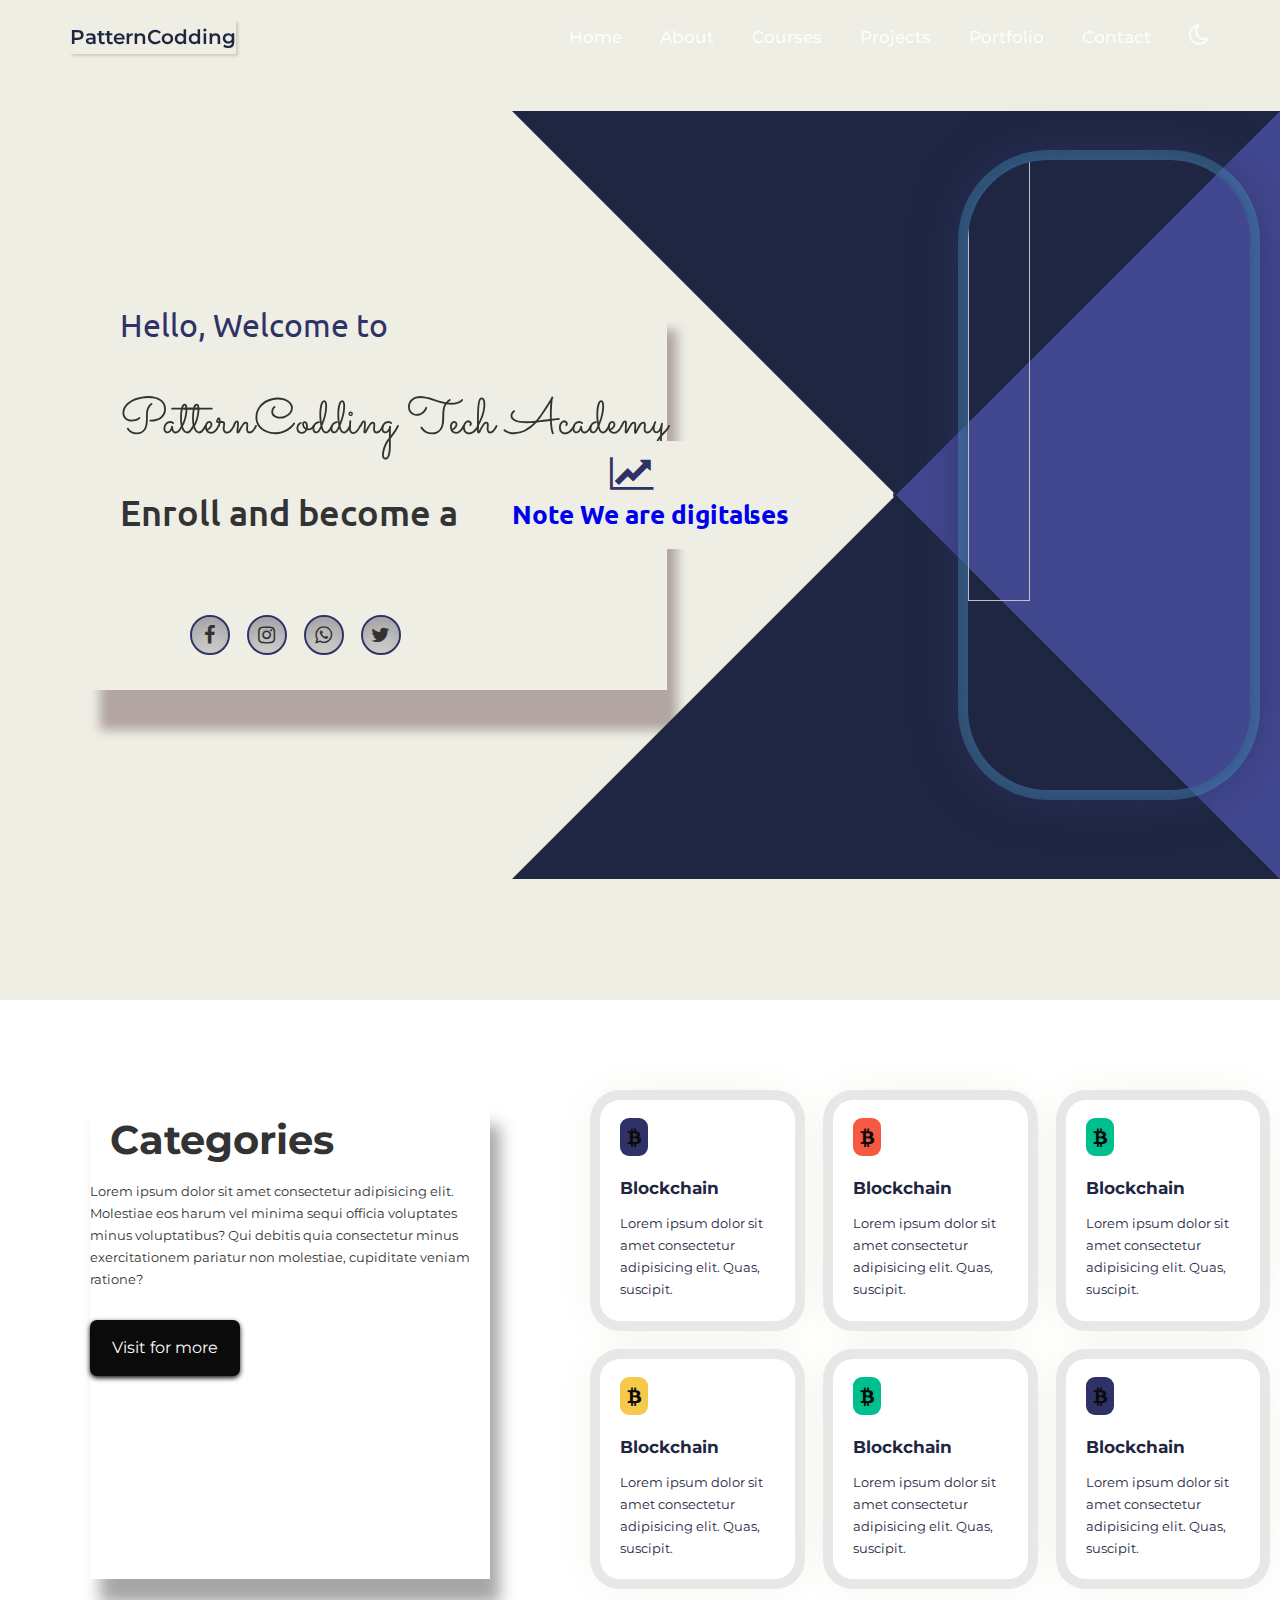
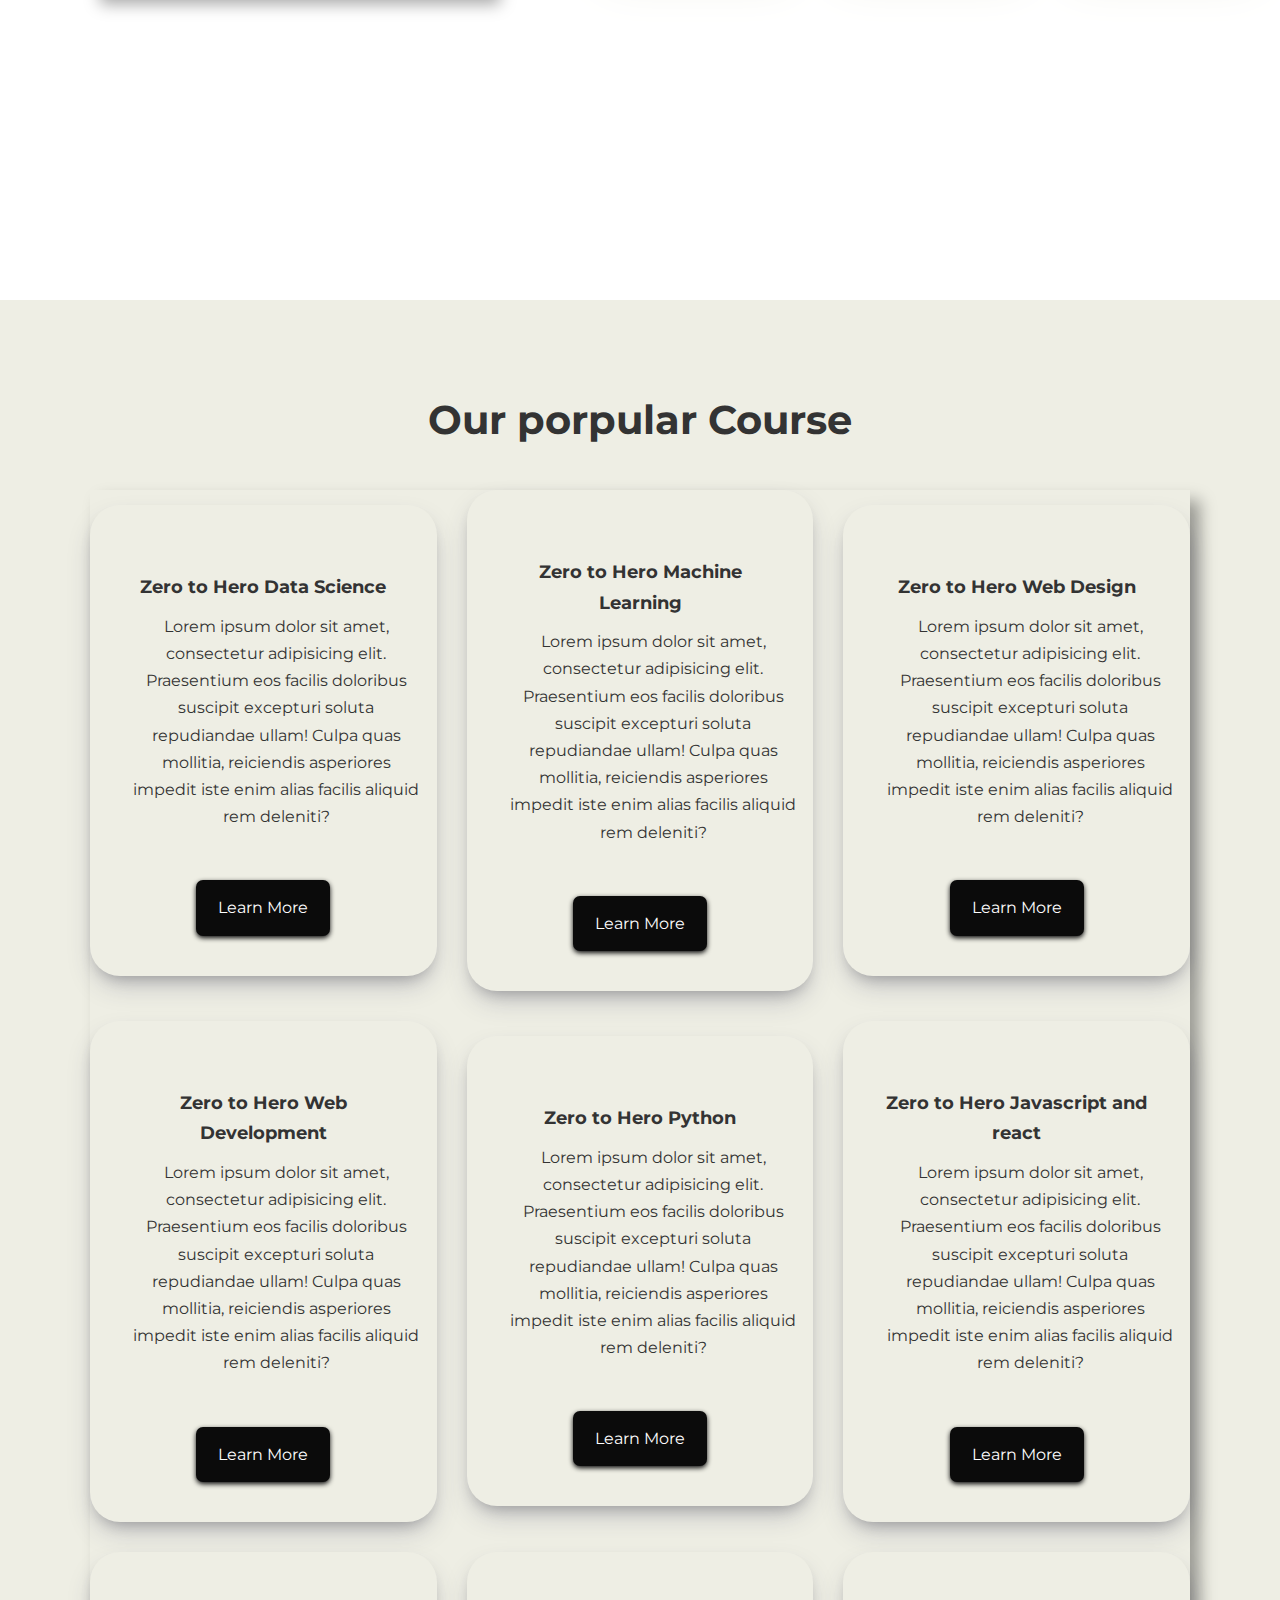
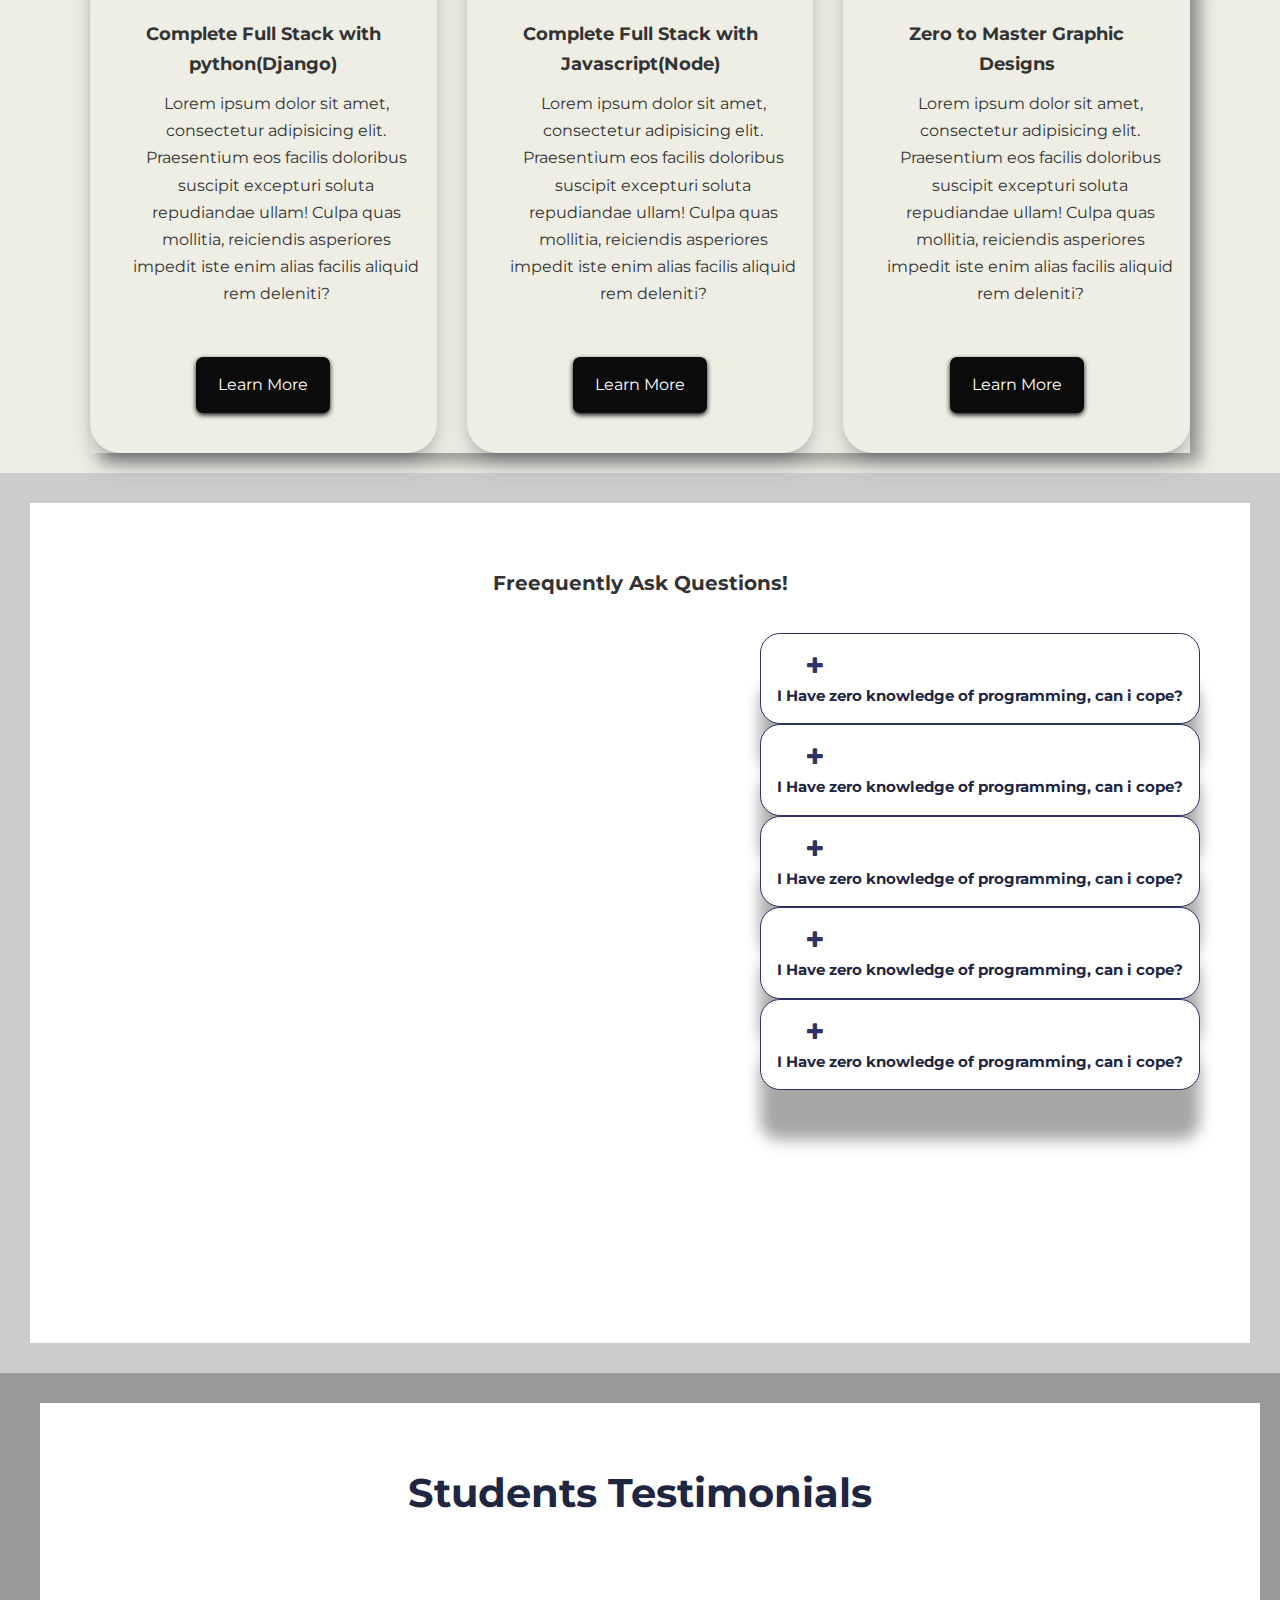
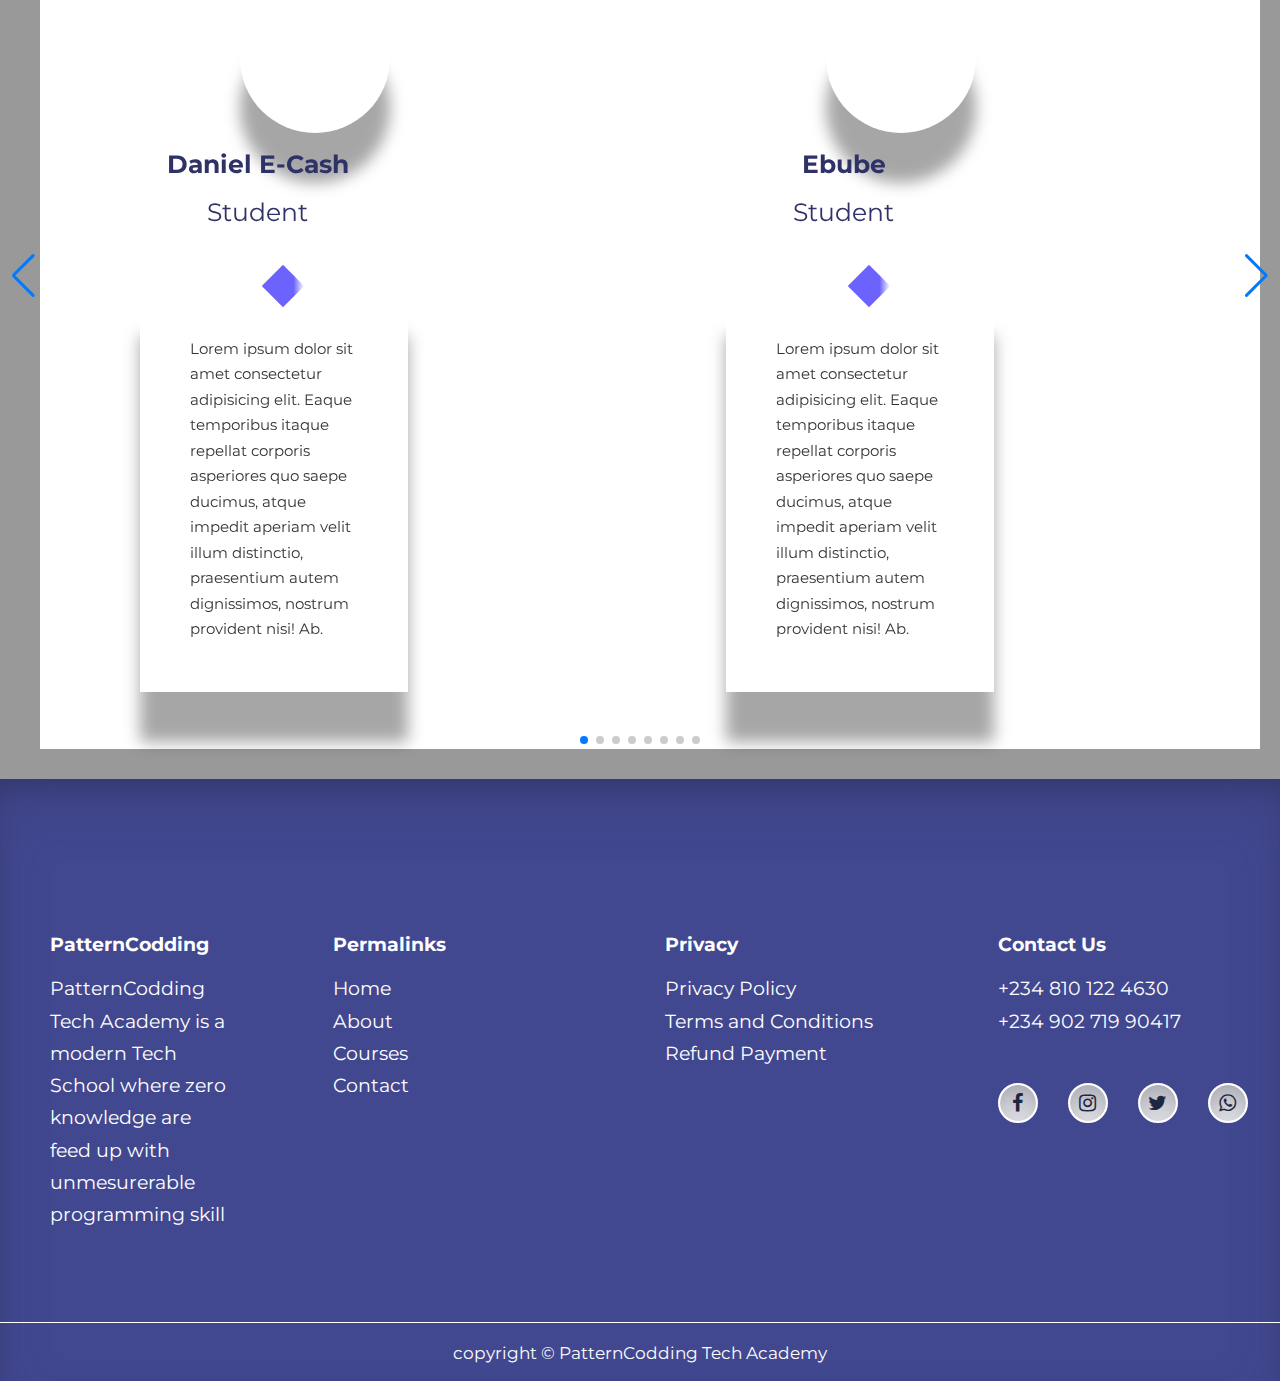
==== index.html @ 3a215535 "Add files via upload" ====
<!DOCTYPE html>
<html lang="en">
<head>
    <meta charset="UTF-8">
    <meta http-equiv="X-UA-Compatible" content="IE=edge">
    <meta name="viewport" content="width=device-width, initial-scale=1.0">
    <title>Portfolio Two</title>
    <link rel="stylesheet" href="styles.css">
     <!-- swipper js -->
     <link rel="stylesheet" href="https://cdn.jsdelivr.net/npm/swiper@9/swiper-bundle.min.css"/>
     <!-- fonts -->
     <link rel="preconnect" href="https://fonts.googleapis.com">
    <link rel="preconnect" href="https://fonts.gstatic.com" crossorigin>
    <link href="https://fonts.googleapis.com/css2?family=Montserrat:ital,wght@0,300;0,400;0,500;0,600;0,700;0,800;0,900;1,300;1,400;1,500;1,600;1,700;1,800;1,900&display=swap" rel="stylesheet">
    
    <!-- font-icons -->
    <link rel="stylesheet" href="https://cdnjs.cloudflare.com/ajax/libs/font-awesome/4.7.0/css/font-awesome.min.css">

</head>
<body>
    <header class="header header-container">
        <a href="index.html" class="logo">PatternCodding</a>

        <i class="fa fa-bars" id="menu-icon"></i>
        <i class='fa fa-close' id="menu-close"></i>

    <nav class="navbar nav-menu">
        <div class="container nav-container">

        <a href="index.html" class="active">Home</a>
        <a href="about.html">About</a>
        <a href="courses.html">Courses</a>
        <a href="projects.html">Projects</a>
        <a href="/portfolio/index.html">Portfolio</a>
        <a href="contact.html">Contact</a>

        <i class="fa fa-moon-o" id="darkMode-icon"></i>
        <!-- <button class="open-menu-btn"><i class="fa fa-bars" id="menu-open"></i></button>
        <button class="close-menu-btn"><i class='fa fa-close' id="menu-close"></i></button> -->
    </div>
    </nav>
</header>

<!-- home section -->
<section class="home" id="home">
    <div class="home-content">
        <h3>Hello, Welcome to</h3>
        <h1>PatternCodding Tech Academy</h1> <br>
        <h4>Enroll and become a</h4> <br>
        <h3 class="multiple-text"></h3>

        <div class="social-media">
            <a href="#"><i class="fa fa-facebook"></i></a>
            <a href="#"><i class="fa fa-instagram"></i></a>
            <a href="#"><i class="fa fa-whatsapp"></i></a>
            <a href="#"><i class="fa fa-twitter"></i></a>
        </div>
    </div>

    <div class="prof-container">
        <div class="prof-box">
            <div class="prof" style="--i:0;">
                <i class="fa fa-code"></i>
                <h3><a href="courses.html">Check our our Courses</a></h3>
            </div>
            <div class="prof" style="--i:1;">
                <i class="fa fa-database"></i>
                <h3><a href="courses.html">Visit our our Projects</a></h3>
            </div>
            <div class="prof" style="--i:2;">
                <i class="fa fa-database"></i>
                <h3><a href="courses.html">Visit my Portfolio</a></h3>
            </div>
           
            <div class="prof" style="--i:3;">
                <i class="fa fa-graduation-cap"></i>
                <h3><a href="#testimonial.html">See The Testimonils</a></h3>
            </div>
            <div class="prof" style="--i:4;" id="proff">
                <i class="fa fa-line-chart"></i>
                <h3><a href="#">Note We are digital</a></h3>
            </div>

            <div class="circle"></div>
        </div>
        <!-- 
            commenting both the image and the overlay after screating everythng else
         -->

        <div class="overlay"></div>
    </div>

    <div class="home-image">
        <img src="../images/teaching-edited.png" alt="">
    </div>
</section>

<!-- category section -->

<section class="categories">
    <div class="container categories-container">
        <div class="categories-left">
            <h1>Categories</h1>
            <p>Lorem ipsum dolor sit amet consectetur adipisicing elit. 
            Molestiae eos harum vel minima sequi officia voluptates minus voluptatibus? 
          Qui debitis quia consectetur minus exercitationem pariatur non molestiae, 
          cupiditate veniam ratione?</p>
          <a href="#" class="btn">Visit for more</a>
        </div>


        <div class="categries-right">
            <article class="category">
                <span class="category-icon"><i class="fa fa-bitcoin"></i></span>
                <h5>Blockchain</h5>
                <p>Lorem ipsum dolor sit amet consectetur adipisicing elit. Quas, suscipit.</p>
            </article>
            <article class="category">
                <span class="category-icon"><i class="fa fa-bitcoin"></i></span>
                <h5>Blockchain</h5>
                <p>Lorem ipsum dolor sit amet consectetur adipisicing elit. Quas, suscipit.</p>
            </article>
            <article class="category">
                <span class="category-icon"><i class="fa fa-bitcoin"></i></span>
                <h5>Blockchain</h5>
                <p>Lorem ipsum dolor sit amet consectetur adipisicing elit. Quas, suscipit.</p>
            </article>
            <article class="category">
                <span class="category-icon"><i class="fa fa-bitcoin"></i></span>
                <h5>Blockchain</h5>
                <p>Lorem ipsum dolor sit amet consectetur adipisicing elit. Quas, suscipit.</p>
            </article>
            <article class="category">
                <span class="category-icon"><i class="fa fa-bitcoin"></i></span>
                <h5>Blockchain</h5>
                <p>Lorem ipsum dolor sit amet consectetur adipisicing elit. Quas, suscipit.</p>
            </article>
            <article class="category">
                <span class="category-icon"><i class="fa fa-bitcoin"></i></span>
                <h5>Blockchain</h5>
                <p>Lorem ipsum dolor sit amet consectetur adipisicing elit. Quas, suscipit.</p>
            </article>

        </div>
    </div>
</section>

<!-- courses section -->
<section class="services courses" id="services">
    <h1>Our porpular Course</h1>
    <div class="services-content container courses-container">
        <article class="services-box">
            <div class="course-image">
                <img src="images/data (1).jpg" alt="">
            </div>
           <div class="courses-info">
            <h4>Zero to Hero Data Science</h4>
            <p>Lorem ipsum dolor sit amet, consectetur adipisicing elit. Praesentium eos 
            facilis doloribus suscipit excepturi soluta repudiandae ullam! Culpa quas 
            mollitia, reiciendis asperiores impedit iste enim alias facilis aliquid rem deleniti?
        </p>
           </div>
        <a href="courses.html" class="btn btn-primary">Learn More</a>
        </article>
        <article class="services-box">
            <div class="course-image">
                <img src="images/ai1.jpg" alt="">
            </div>
           <div class="courses-info">
            <h4>Zero to Hero Machine Learning</h4>
            <p>Lorem ipsum dolor sit amet, consectetur adipisicing elit. Praesentium eos 
            facilis doloribus suscipit excepturi soluta repudiandae ullam! Culpa quas 
            mollitia, reiciendis asperiores impedit iste enim alias facilis aliquid rem deleniti?
        </p>
           </div>
        <a href="courses.html" class="btn btn-primary">Learn More</a>
        </article>
        <article class="services-box">
            <div class="course-image">
                <img src="images/design1.jpg" alt="">
            </div>
           <div class="courses-info">
            <h4>Zero to Hero Web Design</h4>
            <p>Lorem ipsum dolor sit amet, consectetur adipisicing elit. Praesentium eos 
            facilis doloribus suscipit excepturi soluta repudiandae ullam! Culpa quas 
            mollitia, reiciendis asperiores impedit iste enim alias facilis aliquid rem deleniti?
        </p>
           </div>
        <a href="courses.html" class="btn btn-primary">Learn More</a>
        </article>
        <article class="services-box">
            <div class="course-image">
                <img src="images/teach1.jpg" alt="">
            </div>
           <div class="courses-info">
            <h4>Zero to Hero Web Development</h4>
            <p>Lorem ipsum dolor sit amet, consectetur adipisicing elit. Praesentium eos 
            facilis doloribus suscipit excepturi soluta repudiandae ullam! Culpa quas 
            mollitia, reiciendis asperiores impedit iste enim alias facilis aliquid rem deleniti?
        </p>
           </div>
        <a href="courses.html" class="btn btn-primary">Learn More</a>
        </article>
        <article class="services-box">
            <div class="course-image">
                <img src="images/python.jpg" alt="">
            </div>
           <div class="courses-info">
            <h4>Zero to Hero Python</h4>
            <p>Lorem ipsum dolor sit amet, consectetur adipisicing elit. Praesentium eos 
            facilis doloribus suscipit excepturi soluta repudiandae ullam! Culpa quas 
            mollitia, reiciendis asperiores impedit iste enim alias facilis aliquid rem deleniti?
        </p>
           </div>
        <a href="courses.html" class="btn btn-primary">Learn More</a>
        </article>
        <article class="services-box">
            <div class="course-image">
                <img src="images/js-react.jpg" alt="">
            </div>
           <div class="courses-info">
            <h4>Zero to Hero Javascript and react</h4>
            <p>Lorem ipsum dolor sit amet, consectetur adipisicing elit. Praesentium eos 
            facilis doloribus suscipit excepturi soluta repudiandae ullam! Culpa quas 
            mollitia, reiciendis asperiores impedit iste enim alias facilis aliquid rem deleniti?
        </p>
           </div>
        <a href="courses.html" class="btn btn-primary">Learn More</a>
        </article>
        <article class="services-box">
            <div class="course-image">
                <img src="images/python-web.jpg" alt="">
            </div>
           <div class="courses-info">
            <h4>Complete Full Stack with python(Django)</h4>
            <p>Lorem ipsum dolor sit amet, consectetur adipisicing elit. Praesentium eos 
            facilis doloribus suscipit excepturi soluta repudiandae ullam! Culpa quas 
            mollitia, reiciendis asperiores impedit iste enim alias facilis aliquid rem deleniti?
        </p>
           </div>
        <a href="courses.html" class="btn btn-primary">Learn More</a>
        </article>
        <article class="services-box">
            <div class="course-image">
                <img src="images/full-sstack.jpg" alt="">
            </div>
           <div class="courses-info">
            <h4>Complete Full Stack with Javascript(Node)</h4>
            <p>Lorem ipsum dolor sit amet, consectetur adipisicing elit. Praesentium eos 
            facilis doloribus suscipit excepturi soluta repudiandae ullam! Culpa quas 
            mollitia, reiciendis asperiores impedit iste enim alias facilis aliquid rem deleniti?
        </p>
           </div>
        <a href="courses.html" class="btn btn-primary">Learn More</a>
        </article>
        <article class="services-box">
            <div class="course-image">
                <img src="images/pro3.jpg" alt="">
            </div>
           <div class="courses-info">
            <h4>Zero to Master Graphic Designs</h4>
            <p>Lorem ipsum dolor sit amet, consectetur adipisicing elit. Praesentium eos 
            facilis doloribus suscipit excepturi soluta repudiandae ullam! Culpa quas 
            mollitia, reiciendis asperiores impedit iste enim alias facilis aliquid rem deleniti?
        </p>
           </div>
        <a href="courses.html" class="btn btn-primary">Learn More</a>
        </article>
     </div>
</section>


 <!-- Freequently ask queations -->

 <section class="faqs">
    <h1>Freequently Ask Questions!</h1>
    <div class="container faq-cotainer">

        <div class="left-image">
            <div class="image-faq">
                <img src="images/teach3.jpg" alt="">
            </div>
        </div>

        <div class="faq-right">

            <article class="faq">
                <span class="faq-icon"><i class="fa fa-plus"></i></span>
                <h4>I Have zero knowledge of programming, can i cope?</h4>
                <p>Lorem ipsum dolor sit amet, consectetur adipisicing elit.
                    Optio quidem ut commodi. Eaque sit reprehenderit deleniti atque dolor 
                    suscipit non? Temporibus dolor, voluptas ut minima quibusdam neque? Velit,
                     aliquid modi!</p>
            </article>
            <article class="faq">
                <span class="faq-icon"><i class="fa fa-plus"></i></span>
                <h4>I Have zero knowledge of programming, can i cope?</h4>
                <p>Lorem ipsum dolor sit amet, consectetur adipisicing elit.
                    Optio quidem ut commodi. Eaque sit reprehenderit deleniti atque dolor 
                    suscipit non? Temporibus dolor, voluptas ut minima quibusdam neque? Velit,
                     aliquid modi!</p>
            </article>
            <article class="faq">
                <span class="faq-icon"><i class="fa fa-plus"></i></span>
                <h4>I Have zero knowledge of programming, can i cope?</h4>
                <p>Lorem ipsum dolor sit amet, consectetur adipisicing elit.
                    Optio quidem ut commodi. Eaque sit reprehenderit deleniti atque dolor 
                    suscipit non? Temporibus dolor, voluptas ut minima quibusdam neque? Velit,
                     aliquid modi!</p>
            </article>
            <article class="faq">
                <span class="faq-icon"><i class="fa fa-plus"></i></span>
                <h4>I Have zero knowledge of programming, can i cope?</h4>
                <p>Lorem ipsum dolor sit amet, consectetur adipisicing elit.
                    Optio quidem ut commodi. Eaque sit reprehenderit deleniti atque dolor 
                    suscipit non? Temporibus dolor, voluptas ut minima quibusdam neque? Velit,
                     aliquid modi!</p>
            </article>
            <article class="faq">
                <span class="faq-icon"><i class="fa fa-plus"></i></span>
                <h4>I Have zero knowledge of programming, can i cope?</h4>
                <p>Lorem ipsum dolor sit amet, consectetur adipisicing elit.
                    Optio quidem ut commodi. Eaque sit reprehenderit deleniti atque dolor 
                    suscipit non? Temporibus dolor, voluptas ut minima quibusdam neque? Velit,
                     aliquid modi!</p>
            </article>

        </div>

    </div>
</section>

<!-- Testimonial section -->

<section class="container testimonials-container swipper mySwiper" id="testimonial">
    <h1>Students Testimonials</h1>
    <div class="swiper-wrapper">
        <article class="testimonial swiper-slide">
            <div class="avartar">
                <img src="images/me11.avif" alt="">
            </div>
            <div class="testimonial-info">
                <h5>Daniel E-Cash</h5>
                <small>Student</small>
            </div>
            <div class="testimonial-body">
                <p>Lorem ipsum dolor sit amet consectetur adipisicing elit. Eaque temporibus 
                itaque repellat corporis asperiores quo saepe ducimus, atque impedit aperiam 
                velit illum distinctio, praesentium autem dignissimos, nostrum provident nisi! Ab.
            </p>
            </div>
        </article>
        <article class="testimonial swiper-slide">
            <div class="avartar">
                <img src="images/me1.jpg" alt="">
            </div>
            <div class="testimonial-info">
                <h5>Ebube</h5>
                <small>Student</small>
            </div>
            <div class="testimonial-body">
                <p>Lorem ipsum dolor sit amet consectetur adipisicing elit. Eaque temporibus 
                itaque repellat corporis asperiores quo saepe ducimus, atque impedit aperiam 
                velit illum distinctio, praesentium autem dignissimos, nostrum provident nisi! Ab.
            </p>
            </div>
        </article>
        <article class="testimonial swiper-slide">
            <div class="avartar">
                <img src="images/me3.jpg" alt="">
            </div>
            <div class="testimonial-info">
                <h5>Daniel China</h5>
                <small>Student</small>
            </div>
            <div class="testimonial-body">
                <p>Lorem ipsum dolor sit amet consectetur adipisicing elit. Eaque temporibus 
                itaque repellat corporis asperiores quo saepe ducimus, atque impedit aperiam 
                velit illum distinctio, praesentium autem dignissimos, nostrum provident nisi! Ab.
            </p>
            </div>
        </article>
        <article class="testimonial swiper-slide">
            <div class="avartar">
                <img src="images/me4.jpg" alt="">
            </div>
            <div class="testimonial-info">
                <h5>Ibrahim</h5>
                <small>Student</small>
            </div>
            <div class="testimonial-body">
                <p>Lorem ipsum dolor sit amet consectetur adipisicing elit. Eaque temporibus 
                itaque repellat corporis asperiores quo saepe ducimus, atque impedit aperiam 
                velit illum distinctio, praesentium autem dignissimos, nostrum provident nisi! Ab.
            </p>
            </div>
        </article>
        <article class="testimonial swiper-slide">
            <div class="avartar">
                <img src="images/me5.jpg" alt="">
            </div>
            <div class="testimonial-info">
                <h5>Joel</h5>
                <small>Student</small>
            </div>
            <div class="testimonial-body">
                <p>Lorem ipsum dolor sit amet consectetur adipisicing elit. Eaque temporibus 
                itaque repellat corporis asperiores quo saepe ducimus, atque impedit aperiam 
                velit illum distinctio, praesentium autem dignissimos, nostrum provident nisi! Ab.
            </p>
            </div>
        </article>
        <article class="testimonial swiper-slide">
            <div class="avartar">
                <img src="images/me6.jpg" alt="">
            </div>
            <div class="testimonial-info">
                <h5>Paul</h5>
                <small>Student</small>
            </div>
            <div class="testimonial-body">
                <p>Lorem ipsum dolor sit amet consectetur adipisicing elit. Eaque temporibus 
                itaque repellat corporis asperiores quo saepe ducimus, atque impedit aperiam 
                velit illum distinctio, praesentium autem dignissimos, nostrum provident nisi! Ab.
            </p>
            </div>
        </article>
        <article class="testimonial swiper-slide">
            <div class="avartar">
                <img src="images/me8.jpg" alt="">
            </div>
            <div class="testimonial-info">
                <h5>Emmanuel</h5>
                <small>Student</small>
            </div>
            <div class="testimonial-body">
                <p>Lorem ipsum dolor sit amet consectetur adipisicing elit. Eaque temporibus 
                itaque repellat corporis asperiores quo saepe ducimus, atque impedit aperiam 
                velit illum distinctio, praesentium autem dignissimos, nostrum provident nisi! Ab.
            </p>
            </div>
        </article>
        <article class="testimonial swiper-slide">
            <div class="avartar">
                <img src="images/me9.jpg" alt="">
            </div>
            <div class="testimonial-info">
                <h5>Dragon Lord</h5>
                <small>Student</small>
            </div>
            <div class="testimonial-body">
                <p>Lorem ipsum dolor sit amet consectetur adipisicing elit. Eaque temporibus 
                itaque repellat corporis asperiores quo saepe ducimus, atque impedit aperiam 
                velit illum distinctio, praesentium autem dignissimos, nostrum provident nisi! Ab.
            </p>
            </div>
        </article>
    </div>
    <div class="swiper-button-next swipper-btn1"></div>
<div class="swiper-button-prev swipper-btn2"></div>
    <div class="swiper-pagination" id="page"></div>
</section>

<!-- footer -->
<footer class="footer">

    <div class="container footer-container">

        <div class="footer-1">
            <a href="index.html" class="footer-logo"></a>
            <h4>PatternCodding</h4>
            <p>PatternCodding Tech Academy is a modern Tech School where zero knowledge are
             feed up with unmesurerable programming skill</p>
        </div>

        <div class="footer-2">
            <h4>Permalinks</h4>
            <ul class="permalinks">
               <li> <a href="index.html">Home</a></li>
                <li><a href="about.html">About</a></li>
                <li><a href="courses.html">Courses</a></li>
                <li><a href="contact.html">Contact</a></li>
            </ul>
        </div>

        <div class="footer-3">
            <h4>Privacy</h4>
            <ul class="privacy">
                <li><a href="#">Privacy Policy</a></li>
                <li><a href="#">Terms and Conditions</a></li>
                <li><a href="#">Refund Payment</a></li>

            </ul>
        </div>

        <div class="footer-4">
            <h4>Contact Us</h4>
            <div class="">
                <p>+234 810 122 4630</p>
                <p>+234 902 719 90417</p>
            </div>

            <div class="footer-socials">
                <li>
                    <a href="#"><i class="fa fa-facebook"></i></a>
                </li>
                <li>
                    <a href="#"><i class="fa fa-instagram"></i></a>
                </li>
                <li>
                    <a href="#"><i class="fa fa-twitter"></i></a>
                </li>
                <li>
                    <a href="#"><i class="fa fa-whatsapp"></i></a>
                </li>
            </div>
        </div>
    </div>
    <div class="footer-copyright">
        <small>copyright &copy; PatternCodding Tech Academy</small>
    </div>
</footer>





<!-- scroll reverse 
    go to https://scrollrevealjs.org/guide/hello-world.html
    copy the script cdn
    scrow down to customize and copy  ScrollReveal({ reset: true });

-->
 <!-- scroll reveal -->
 <script src="https://unpkg.com/scrollreveal"></script>

 <!-- typed js animation -->
 <script src="https://unpkg.com/typed.js@2.0.16/dist/typed.umd.js"></script>



<script src="index.js"></script>

<script src="https://cdn.jsdelivr.net/npm/swiper@9/swiper-bundle.min.js"></script>
<script>
// swiper 
var swiper = new Swiper(".mySwiper", {
  slidesPerView: 1,
  loop: true,
  spaceBetween: 30,
  pagination: {
    el: ".swiper-pagination",
    clickable: true,
  },
  autoplay: {
      delay: 3500,
      disableOnInteraction: false,
    },
  navigation: {
      nextEl: ".swiper-button-next",
      prevEl: ".swiper-button-prev",
    },
  // media query width >= 600px
  breakpoints: {
      600: {
          slidesPerView: 2
      }
  }
});
</script>
</body>
</html>
---- styles.css ----
@import url('https://fonts.googleapis.com/css2?family=Montserrat:ital,wght@0,300;0,400;0,500;0,600;0,700;0,800;0,900;1,300;1,400;1,500;1,600;1,700;1,800;1,900&family=Sacramento&family=Ubuntu:ital,wght@1,300&display=swap');


* {
    margin: 0;
    padding: 0;
    box-sizing: border-box;
    text-decoration: none;
    border: none;
    outline: none;
    scroll-behavior: smooth;

    list-style: none;
    box-sizing: border-box;

}
:root {
    /* --bg-color: #1f242d; */
    --bg-color: #1f242d;
    --second--bg-color: #323946;

    --color-primary: #6c63ff;
    --color-success: #00bf8e;
    --color-warning: #f7c94b;
    --color-danger: #f75842;
    --color-danger-variant: rgba(247, 88, 66, 0.4);
    --color-white: #fff;
    --color-light: rgba(255, 255, 255, 0.7);
    --color-black: #000;
    --color-bg: #1f2641;
    --color-bg1: #2e3267;
    --color-bg2: #424890;

    --container-width-lg: 80%;
    --container-width-md: 90%;
    --container-width-sm: 94%;

    --transition: all 400ms ease;

    --bg-color: #eeeee4;
    --text-color: #333;
    --main-color: #0b0b0b;
    --white-color: #fdfdfd;
    --span-color: #2e3267;

    --shadow-color: rgba(0, 0, 0, 0.2);
    --shadow-color2: 0 0 0 10px #4fc1dc44,
    0 0 50px  var(--span-color),
    0 0 10px  var(--span-color);
    
    --shadow-color2: 0 0 0 10px #e6e8e8,
    0 0 50px  var(--bg-color),
    0 0 10px  var(--white-color);

}

body {
    background: var(--bg-color);
    color: var(--text-color);
    font-family: 'Montserrat', sans-serif;
    line-height: 1.7;
}
html {
    font-size: 2rem;
}
/* js dark mode */
.dark-mode {
    --bg-color: #0b061f;
    --text-color: #fdfdfd;
    --shadow-color: rgba(0, 0, 0, 0.7);

}
html {
    font-size: 62.5%;
    /* overflow: hidden; */
}
span {
    color: var(--main-color);
}

.header {
    position: fixed;
    top: 0;
    left: 0;
    width: 100%;
    padding: 2rem 7rem;
    /* background: yellowgreen; */
    background: transparent;
    display: flex;
    align-items: center;
    z-index: 100;
    /* js scroll */
    transition: .5s;
}
/* sticky for js scroll */
.header.sticky {
    background: var(--bg-color);
    box-shadow: 0 .1rem var(--shadow-color);
}
.logo {
    font-size: 2rem;
    color: var(--color-bg);
    font-weight: 600;
    cursor: pointer;
    margin-right: auto;
    box-shadow: rgba(0, 0, 0, 0.15) 1.95px 1.95px 2.6px;
}
 /* menu-icon */
 #menu-icon {
    font-size: 3.6rem;
    color: black;
    display: none;
}
#menu-close {
    font-size: 3.6rem;
    color: black;
    display: none;
}
.navbar a {
    font-size: 1.7rem;
    color: var(--white-color);
    font-weight: 500;
    margin-right: 3.5rem;
    position: relative;
}
nav button {
    display: none;
}
/* js scrol */
.header.sticky .navbar a {
    color: var(--text-color);
}
.header.sticky .navbar a.active {
    color: var(--span-color);
}
.header.sticky .navbar a::before {
    background: var(--main-color);
    opacity: 7;
}
.header.sticky #darkMode-icon {
    color: var(--text-color);
    opacity: 9;
}


/* .navbar a.active::before {
    content: "";
    position: absolute;
    left: 0;
    bottom: -6px;
    width: 100%;
    height: .2rem;
    background: var(--white-color);
} */
#darkMode-icon {
    font-size: 2.4rem;
    color: var(--white-color);
    cursor: pointer;
}
section {
    min-height: 100vh;
    padding: 10rem 7% 2rem;
}
.home {
    display: flex;
    align-items: center;
    font-family: 'Ubuntu', sans-serif;
}
.home .home-content {
    max-width: 90rem;
    height: 40rem;
    box-shadow: rgba(66.44, 30, 40, 0.35) 10px 40px 10px;    
}
.home-content h3 {
    font-size: 3.2rem;
    font-weight: 400;
    line-height: .3;
    color: var(--span-color);
    margin-left: 3rem;
    margin-top: 3rem;
    font-family: 'Ubuntu', sans-serif;
}
.home-content h1 {
    font-size: 5rem;
    font-weight: 500;
    margin-left: 3rem;
    margin-top: 5rem;
    font-family: 'Sacramento', cursive;

    
}
.home-content h4 {
    font-size: 3.6rem;
    font-weight: 500;
    margin-left: 3rem;
}
.home-content p {
    font-size: 1.6rem;
}

.home-content .social-media a {
    display: inline-flex;
    justify-content: center;
    align-items: center;
    width: 4rem;
    height: 4rem;
    background: transparent;
    border: .2rem solid var(--span-color);
    border-radius: 50%;
    box-shadow: rgba(50, 50, 93, 0.25) 0px 30px 60px -12px inset,
     rgba(0, 0, 0, 0.3) 0px 18px 36px -18px inset;
    font-size: 2rem;
    color: var(--text-color);
    margin: 2.5rem 1.5rem 3rem 0;
    transition: .8s ease-in;
    position: relative;
    left: 10rem;
}

.home-content .social-media a:hover {
    background: var(--span-color);
    color: var(--white-color);
}
.btn {
    display: inline-block;
    padding: 1.2rem 2rem;
    background: var(--main-color);
    border-radius: .7rem;
    box-shadow:  0 .2rem .5rem var(--main-color);
    font-size: 1.6rem;
    color: var(--white-color);
    letter-spacing: 600;
    border: .2rem solid transparent;
    transition: .8s ease-in;
}
.btn:hover {
    background: transparent;
    color: var(--main-color);
    border-color: var(--main-color);
}
.home {
    display: flex;
    align-items: center;
}


.home .prof-container {
    /* background: red; */
    position: absolute;
    top: 55%;
    right: 0;
    transform: translateY(-50%);
    height: 768px;
    width: 768px;
    overflow: hidden;
    pointer-events: none;
    margin-bottom: -90%;
}

.home .prof-container .prof-box {
    position: absolute;
    top: 0;
    right: 0;
    width: 768px;
    height: 768px;
    border-radius: 50%;
    display: flex;
    justify-content: center;
    align-items: center;
    

    /* for the below animation */
    animation: profRoatet 13s ease-out infinite;
}

@keyframes profRoatet {
    0%,20% {
        transform: rotate(0deg);
    }
    25%,45% {
        transform: rotate(-90deg);
    }
    50%,70% {
        transform: rotate(-180deg);
    }
    75%,95% {
        transform: rotate(-270deg);
    }
    100%{
        transform: rotate(-360deg);
    }
}
.home .prof-box .prof {
    left: 0;
    position: absolute;
    display: flex;
    align-items: center;
    flex-direction: column;
    color: var(--span-color);
    transform: rotate(calc(360deg / 4 * var(--i)));
    transform-origin: 384px;

    background: var(--bg-color);
    padding: 13px 0;
}
.home .prof-box .prof:nth-child(1) i {
    margin-right: 15px;
}
.home .prof-box .prof:nth-child(2),
.home .prof-box .prof:nth-child(4){
    padding-bottom: 20px;
}


.home .prof i{
    font-size: 3.8rem;
}
.home .prof h3 {
    font-size: 2.6rem;
    font-weight: 600;
}
.home .prof-box .circle {
    /* width: 560px; */
    /* height: 560px; */
    border: 3px solid var(--span-color);
    border-radius: 50%;
}

.home .prof-container .overlay {
    position: absolute;
    top: 0;
    right: 0;
    width: 0;
    height: 510px;


    border-top: 384px solid var(--color-bg);
    border-right: 384px solid var(--color-bg2);
    border-bottom: 384px solid var(--color-bg);
    border-left: 384px solid transparent;
}



.home-image img{
    position: absolute;
    margin: 10px 30px 30px 10px;
    bottom: 0;
    right: 0;
    width: 22%;
    height: 70%;
    border-radius: 80px;
    box-shadow: 0 0 0 10px #4fc1dc44,
    0 0 50px  var(--span-color),
    0 0 10px  var(--span-color);
    top: 15rem;

    /* animation */
    animation: floatImage 4s ease-in-out infinite;
}

/* ========CATEGORIES SECTION ======== */


.categories {
    position: relative;
    background: var(--color-white);
    color: var(--text-color);
    height: 32rem;
    /* top: 200%; */
    margin-top: 100px;
    box-shadow: 2 solid var(--border-color);
}
.categories h1 {
    line-height: 1;
    margin:2rem;
    font-size: 4rem;
}
.categories-container {
    display: grid;
    grid-template-columns: 40% 60%;
    gap: 7rem;
    
}
.categories-left p {
    margin: 1rem 0 3rem;
    font-size: 1.3rem;
}
.categories-left h5 {
    font-size: 5rem;
}
.categories-left {
    margin-right: 4rem;
    box-shadow: rgba(0, 0, 0, 0.35) 10px 25px 15px;
}
.categries-right {
    display: grid;
    grid-template-columns: repeat(3, 1fr);
    gap: 3.8rem;
    font-size: 2rem;
    color: var(--white-color);
    
}
.category {
    background: var(--color-white);
    box-shadow: rgba(0, 0, 0, 0.35) 0px 50px 15px;
    padding: 2rem;
    color: var(--color-bg);
    border-radius: 2rem;
    transition: var(--transition);
    box-shadow: var(--shadow-color2);
}
.category:hover {
    /* box-shadow: var(--shadow-color); */
    z-index: 1;
    transform: scale(1.2);
}

/* categories-icons */

.category:nth-child(1) .category-icon{
    background: var(--span-color);
}
.category:nth-child(2) .category-icon{
    background: var(--color-danger);
}
.category:nth-child(3) .category-icon{
    background: var(--color-success);
}
.category:nth-child(4) .category-icon{
    background: var(--color-warning);
}
.category:nth-child(5) .category-icon{
    background: var(--color-success);
}
.category:nth-child(6) .category-icon{
    background: var(--span-color);
}
.category-icon {
    background: var(--span-primary);
    padding: 0.7rem;
    border-radius: 0.9rem;    
}
.category h5 {
    margin: 2rem 0 1rem;
}
.category p {
    font-size: 1.3rem;
}

/* ========COURSES SECTION ======== */


.courses-info {
   padding: 2rem;
}
.courses-info h4{
   font-size: 1.8rem;
}
.courses-info p {
    margin: 1.2rem 0 2rem;
    font-size: 0.9rem;
    width: 110%;
}

.services h1 {
    line-height: 1;
    margin-bottom: 5rem;
    font-size: 4rem;
    text-align: center;
}


/* services section */


.services-box .course-image img{
    width: 50%;
    box-shadow: rgba(149, 157, 165, 0.2) 0px 8px 24px;
    border-radius: 2rem;
}

.services-content {
    box-shadow: rgba(0, 0, 0, 0.35) 10px 10px 15px;
    display: grid;
    grid-template-columns: 3fr 3fr 3fr;
    justify-content: center;
    align-items: center;
    flex-wrap: wrap;
    gap: 3rem;
    color: var();
}
.services-content .services-box {
    flex: 1 1 30rem;
    background: var(--bg-color);
    border-radius: 3rem;
    text-align: center;
    /* border: 1rem solid var(--color-bg2); */
    box-shadow: rgba(50, 50, 93, 0.25) 0px 13px 27px
     -5px, rgba(0, 0, 0, 0.3) 0px 8px 16px -8px;
    transition: 1s ease-in-out;
    padding: 3rem 2rem 4rem;
    
}
.services-content .services-box:hover{
    border-color: var(--shadow-color2);
    transform: scale(1.1);
}

.services-box i {
    font-size: 7rem;
    color: var(--main-color);
}

.services-box h3 {
    font-size: 2.6rem;
}
.services-box p {
    font-size: 1.6rem;
    margin: 1rem 0 3rem;
} 

/* ========QUESTION  SECTION ======== */
.faqs {
    background: var(--color-white);
    box-shadow: inset 0 0 0 3rem rgba(0, 0, 0, 0.2);
    color: var(--color-bg);
   
}
.faq-cotainer {
    display: grid;
    grid-template-columns: 60% 40%;
    gap: 1rem;
}

.image-faq img {
   border-radius: 2rem;
    height: 400px;
}


.faq {
    box-shadow: rgba(0, 0, 0, 0.35) 0px 50px 15px;
    background: var(--color-white);
    border: 1px solid var(--span-color);
    /* font-size: 2rem; */
    text-align: center;
    border-width: 0.1rem;
    border-radius: 2rem;
    padding: 1.5rem;

}
 .faq:hover{
    border-color: var(--shadow-color2);
    transform: scale(1.02);
}
 .image-faq img:hover{
    border-color: var(--shadow-color2);
    transform: scale(1.02);
}
.faqs h1 {
    line-height: 1;
    margin-bottom: 4rem;
    font-size: 2rem;
    text-align: center;
    color: var(--text-color);
}

.faq h4 {
    font-size: 1.5rem;
}
.faq-icon {
    font-size: 2rem;
    color: var(--color-bg1);
    margin-right: 33rem;
}
.faq p {
    margin-top: 0.3rem;
    font-size: 1;
    display: none;
}

/* with js */
.faq.open p {
    display: block;
}



/* ======== TESTIMONIAL  SECTION ======== */

.testimonials-container {
    overflow-x: hidden;
    position: relative;
    background: var(--color-white);
    box-shadow: inset 10px 0 0 3rem rgba(0, 0, 0, 0.4);
    color: var(--text-color);
}
.swiper-wrapper {
    margin-top: 5rem;
}

.testimonials-container h1 {
    line-height: 1;
    font-size: 4rem;
    text-align: center;
    color: var(--color-bg);
}
.swiper-wrapper {
    display: grid;
    grid-template-columns: repeat(3, 1fr);
    gap: 2rem;
}
.testimonial {
    padding-top: 2rem;
    
}

.avartar {
    width: 15rem;
    height: 15rem;
    border-radius: 50%;
    overflow: hidden;
    margin: 0 auto 1rem;
    margin-left: 15rem;
    box-shadow: rgba(0, 0, 0, 0.35) 0px 50px 15px;
}
.testimonial-info {
    text-align: center;
    margin-left: -20rem;
    font-size: 3rem;
    color: var(--color-bg1);
    
}

.testimonial-body {
    background: var(--color-white);
    box-shadow: rgba(0, 0, 0, 0.35) 0px 50px 15px;
    padding: 5rem;
    margin: 5rem;
    position: relative;
    width: 50%;
    font-size: 1.5rem;
    
}  

/* go get the curved in the testimonial */
.testimonial-body::before {
    content: "";
    display: block;
    background: linear-gradient(
        -135deg,
        transparent,
   var(--color-primary), 
   var(--color-primary),
   var(--color-primary),
   var(--color-primary)
   );
    width: 3rem;
    height: 3rem;
    position: absolute;
    left: 48%;
    top: -1.5rem;
    transform: rotate(45deg);
}

#page {
    position: relative;
    top: -1rem;
}

/* footer section */

footer {
    background: var(--color-bg2);
    padding-top: 5rem;
    font-size: 1.9rem;
    color: var(--white-color);
    position: relative;
    /* top: -20rem; */
    overflow: hidden;
    box-shadow: rgba(50, 50, 93, 0.25) 
    0px 30px 60px -12px inset, rgba(0, 0, 0, 0.3) 0px 18px 36px -18px inset;
}

.footer-container {
      display: grid;
      grid-template-columns: repeat(4, 1fr);
      gap: 5rem;
      margin-top: 10rem;
}
.footer-container > div h4 {
    margin-bottom: 1.2rem;
}
.footer-1 {
    margin: 0 5rem 5rem;
    color: var(--color-white);
    
}

footer ul li a{
    margin-bottom: 0.7rem;
    color: var(--color-white);
} 
footer ul li a:hover{
    text-decoration: underline;
    color: var(--color-success);
}
.footer-socials {
    display: flex;
    gap: 1.5rem;
    font-size: 1.2rem;
    margin-top: 2rem;
    color: var(--color-white);
}

.footer-socials a {
    display: inline-flex;
    justify-content: center;
    align-items: center;
    width: 4rem;
    height: 4rem;
    background: var(--color-white);
    border: .2rem solid var(--white-color);
    border-radius: 50%;
    box-shadow: 0 .2rem .5rem var(--span-color);
    font-size: 2rem;
    color: var(--color-bg);
    margin: 2.5rem 1.5rem 3rem 0;
    transition: .8s ease-in;
    box-shadow: rgba(50, 50, 93, 0.25) 0px 30px 60px -12px inset, rgba(0, 0, 0, 0.3) 0px 18px 36px -18px inset;
}

.footer-socials a:hover {
    background: var(--span-color);
    color: var(--white-color);
}
.footer-copyright {
    font-size: 2rem;
    text-align: center;
    margin-top: 4rem;
    padding: 1.2rem 0;
    border-top: 1px solid var(--color-white);
}






@keyframes floatImage {
    0% {
        transform: translateY(0);
    }
    50% {
        transform: translateY(-2.4rem);
    }
    100% {
        transform: translateY(0);
    }
}



/* media query */
@media (max-width: 1200px) {
    html {
        font-size: 55%;
    }
    .home .prof-container {
        height: 85.8rem;
    }
    .home .prof-container .prof-box {
        right: -12rem;
        height: 85.8rem;
    }
    .home .prof-container .overlay {
        right: -9rem;
    }
    .home-image img {
        top: 25%
    }
}

@media (max-width: 1024px)  {
    .header {
        padding: 2rem 3%;
    }
    section {
        padding: 10rem 3% 2rem;
    }
    .home .prof-container .prof-box {
        right: -22rem;
    }
    .home .prof-container .overlay {
        right: -15rem;
    }
}

@media (max-width: 991px) {
    .navbar a:nth-child(1),
    .navbar a:nth-child(2),
    .navbar a:nth-child(3){
        color: var(--main-color);
    }
    .navbar a.active::before {
        background: var(--main-color);
        opacity: 7;
    }
    .home .home-content {
        max-width: 50rem;
    }
    .home .prof-container .prof-box {
        right: -45rem;
    }
    .home .prof-container .overlay {
        right: -39.5rem;
    }
    .home-image img {
        display: none;
    }
}

@media (max-width: 768px) {
    #menu-icon {
        display: block;
    }
    .navbar {
        position: absolute;
        top: 100%;
        left: 0;
        width: 100%;
        padding: 1rem 3%;
        background: var(--bg-color);
        border-top: 1rem solid rgba(0, 0, 0, 0.2);
        box-shadow: .5rem 1rem rgba(0, 0, 0, 0.1);
        display: none;
    }
    .navbar.active {
        display: block;
    }
    .navbar a {
        display: block;
        font-size: 2rem;
        margin: 2rem 0;
        color: var(--main-color);
        border-style: none;
        border-bottom: 1rem solid rgba(0, 0, 0, 0.2);
        border-bottom-width: 0.2rem;
   }

   .navbar a:hover {
    color: var(--color-bg2);
    transition: var(--transition);
   }
   .home {
    flex-direction: column;
}
.home-content h3 {
    font-size: 2.6rem;
}
.home-content h1 {
    font-size: 5rem;
}
    .navbar a::before {
        display: none;
    }
    .home {
        padding: 0 3% 15rem;
        justify-content: center;
        text-align: center;
    }
    .home-content h3 {
        font-size: 2.6rem;
    }
    .home-content h1 {
        font-size: 4rem;
    }
    .home-content .social-media a {
        margin: 2.5rem .75rem 3rem;
        left: 1rem;
    }
    .home .prof-container {
        left: 0;
        width: 100%;
        height: 100%;
        top: 50rem;
    
    }
    .home .prof-container  .prof-box {
        position: fixed;
        top: 68%;
        left: 0;
        border-radius: 0;
        width: 100%;
    }
    .home .prof-box .prof {
        padding: 0 13px;
        left: auto;
        transform-origin: 0;
    }
    .home .prof-box .prof:nth-child(1) {
        transform: rotate(-90deg) translate(-120px, -210px);
    }
    .home .prof-box .prof:nth-child(1)i {
        margin-right: 0;
    }
    .home .prof-box .prof:nth-child(2) {
        transform: rotate(0deg) translate(0, -335px);
    }
    .home .prof-box .prof:nth-child(3) {
        transform: rotate(90deg) translate(-115px, -450px);
    }
    
    .home .prof-box .prof:nth-child(4) {
        transform: rotate(180deg) translate(-220px, -335px);
    }
    .home .prof-box .prof:nth-child(5) {
        transform: rotate(270deg) translate(-430px, -210px);
    }
    .home .prof-box .circle {
        position: fixed;
        width: 700px;
        height: 670px;
        z-index: -1;
    }
    .home .prof-container .overlay {
        position: fixed;
        top: 60rem;
        left: 60%;
        right: 0;
        transform: rotate(90deg) translate(-50%, 50%) scaleY(3);
        border-width: 23.9rem;
    }
}

@media (max-width: 450px) {
    html {
        font-size: 50%;
    }
    #darkMode-icon {
        right: 6rem;
    }
    .home {
        padding: 0 3% 30rem;
    }
    .home .prof-box .prof:nth-child(1) {
        transform: rotate(-90deg) translate(-110px, -220px);
    }
    .home .prof-box .prof:nth-child(2) {
        transform: rotate(0deg) translate(5px, -335px);
    }
    .home .prof-box .prof:nth-child(3) {
        transform: rotate(-0deg) translate(-105px, -440px);
    }
    .home .prof-box .prof:nth-child(4) {
        transform: rotate(180deg) translate(-210px, -335px);
    }
    .home .prof-box .prof:nth-child(5) {
        transform: rotate(270deg) translate(-430px, -210px);
    }
}



@media screen and (max-width: 1024px) {
    .categories {
        height: auto;
    }
    .categories-container {
        grid-template-columns: 1fr;
        gap: 3rem;
    }
    .categories-left {
       margin-right: 0;
       position: relative;
       bottom: 1rem;
    }
    .categories-left a{
        position: relative;
        left: 40%;
        top: -2rem;
    }
    .categories p{
        font-size: 2rem;
    }

     /* porpular courses section */
     .courses {
        margin-top: 0;
        width: 100%;
    }
    .courses-info p {
        width: 100%;
    }
    .courses-container {
        grid-template-columns: 1fr 1fr;
    }
    /* questions */
    .faq-cotainer {
        grid-template-columns: 1fr;

    }
   .left-image img{
        width: 100%;
    }
    .faq {
        padding: 1.5rem;
    }
    
    /* footer section */
    .footer-container {
        grid-template-columns: 1fr 1fr;
    }
    .footer-3{
        margin-left: 45px;
    }
    
}


@media screen and (max-width: 600px) {
    .categries-right {
        grid-template-columns: 1fr 1fr;
        gap: 0.7rem;
    }
    .categories {
        padding: 1rem;
        border-radius: 2rem;
    }
    .categries-left {
        margin-top: 2rem;
        margin-left: 30%;
    }
    .category-icon {
        margin-top: 2px;
        display: inline-block;
    }
    .courses-container {
        grid-template-columns: 1fr;
    }
    .courses-container img {
        padding: 1rem;
        border-radius: 2rem;
    }
    /* .testimonial-body {
        pad: 1.2rem;
    } */
    .avartar{
        margin-left: 100px;
    }
    /* .testimonial-body {
        margin-left: -3px;
    } */
    .testimonial-body
    .testimonial-info {
        margin-left: -30px;
        width: 100%;
    }
    .footer .footer-container {
        width: 100%;
    }
    .footer-container {
        grid-template-columns: 1fr;
        text-align: center;
        gap: 2rem;
    }
    .footer-1 p {
        margin: 1rem auto;
    }
     .footer-3{
        margin-left: 5px;
    }
    .footer-socials {
        justify-content: center;
    }
}
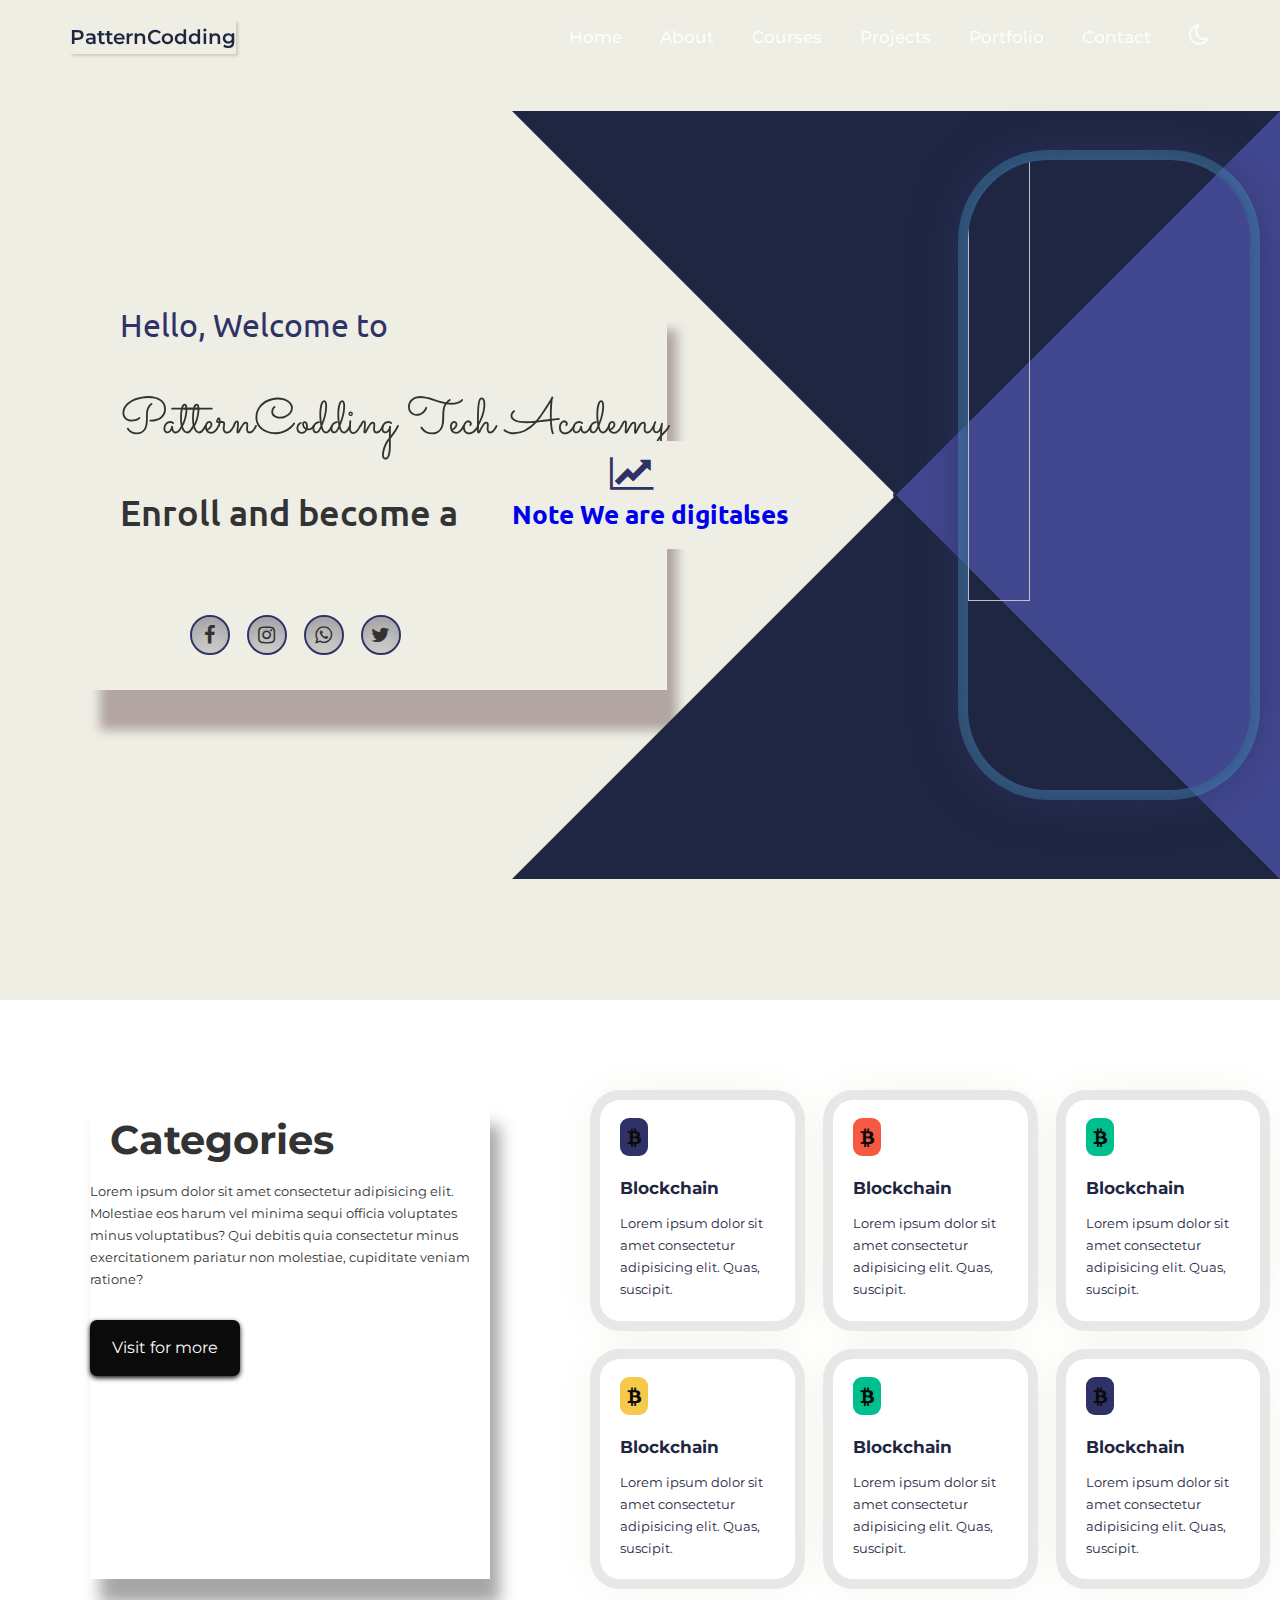
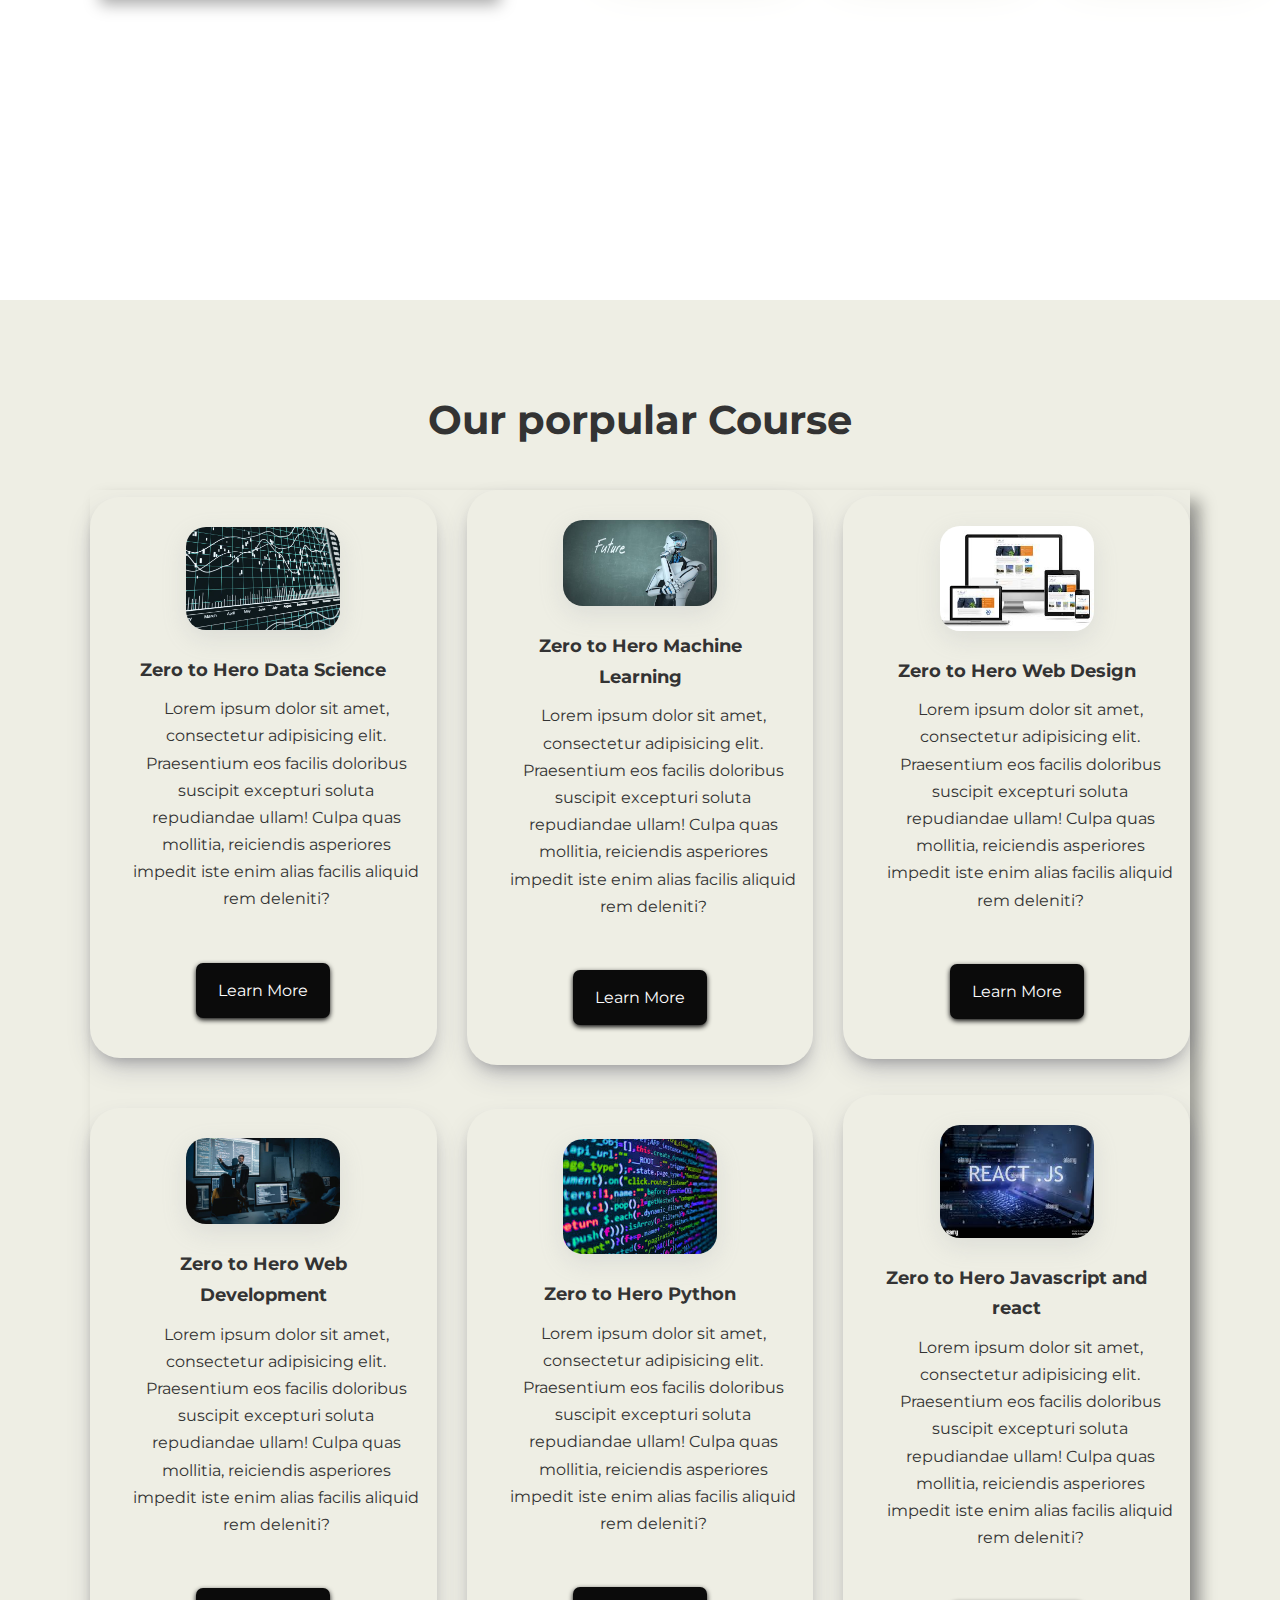
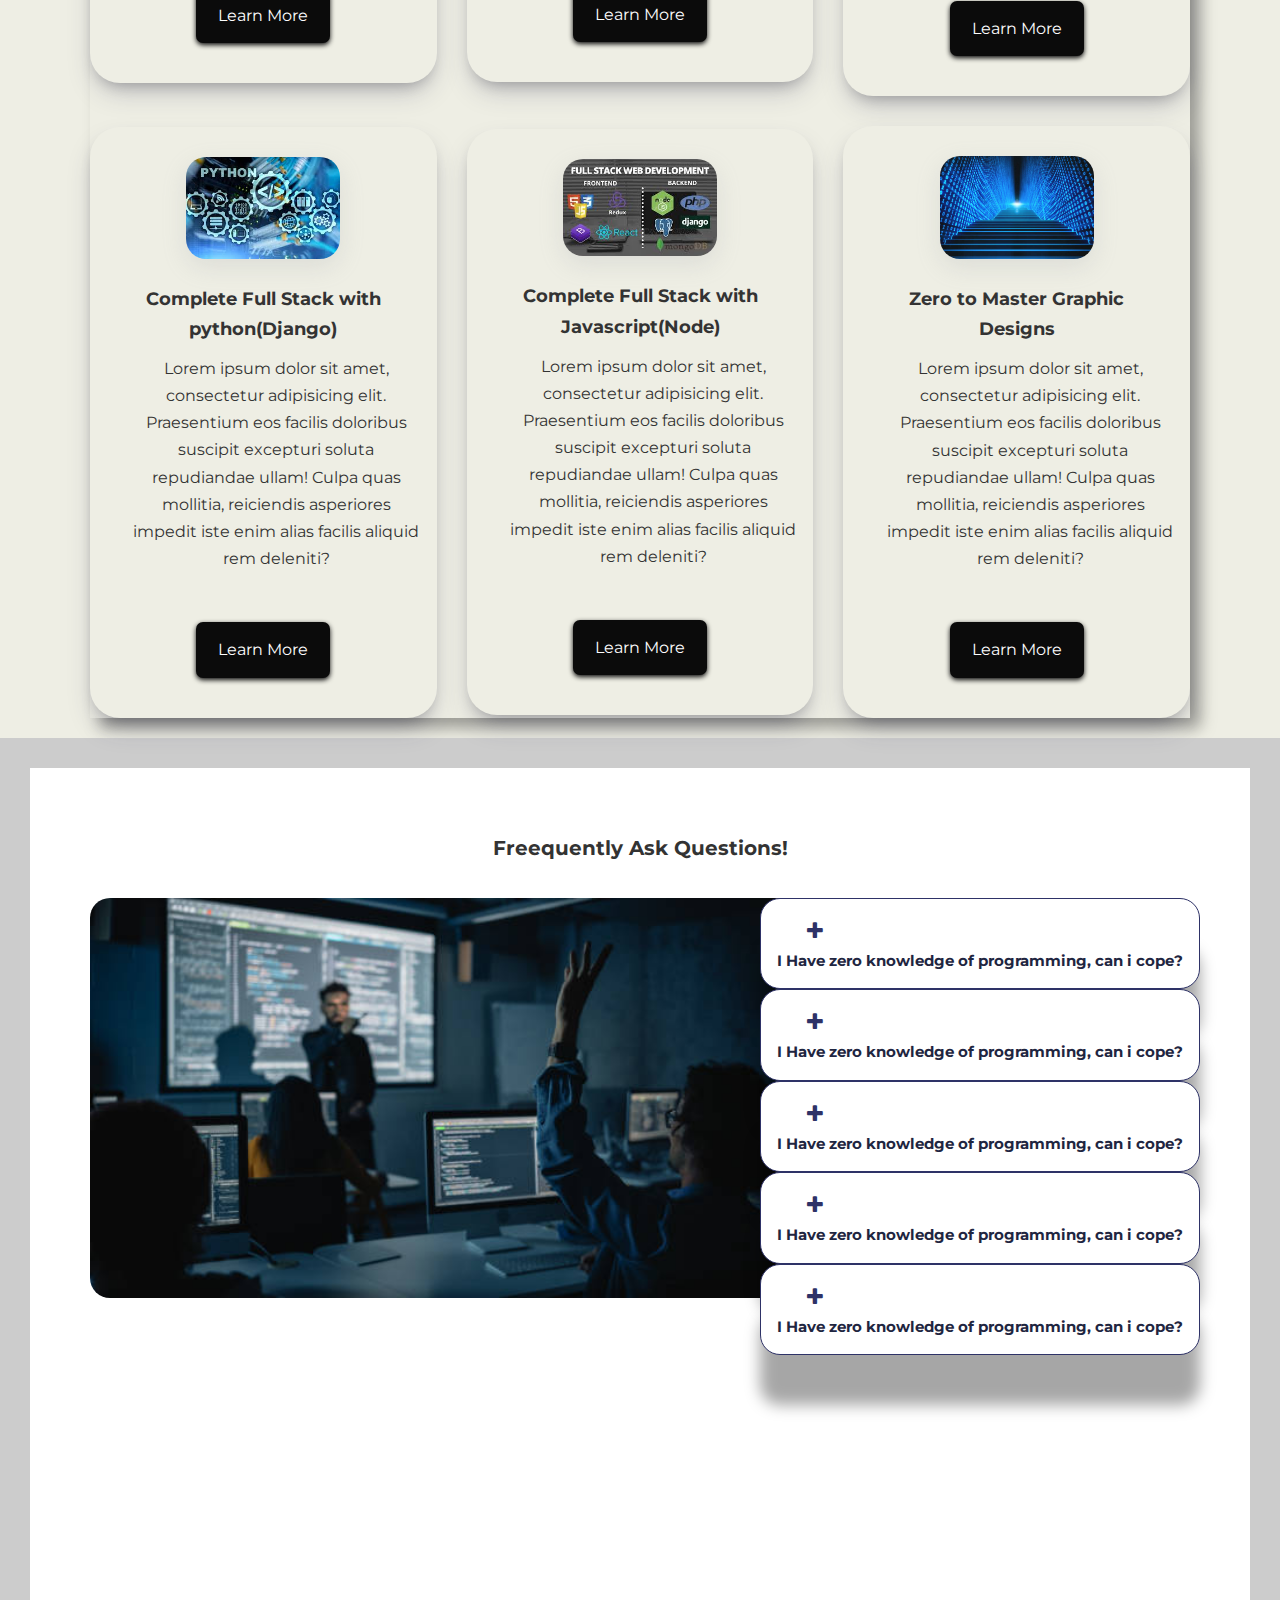
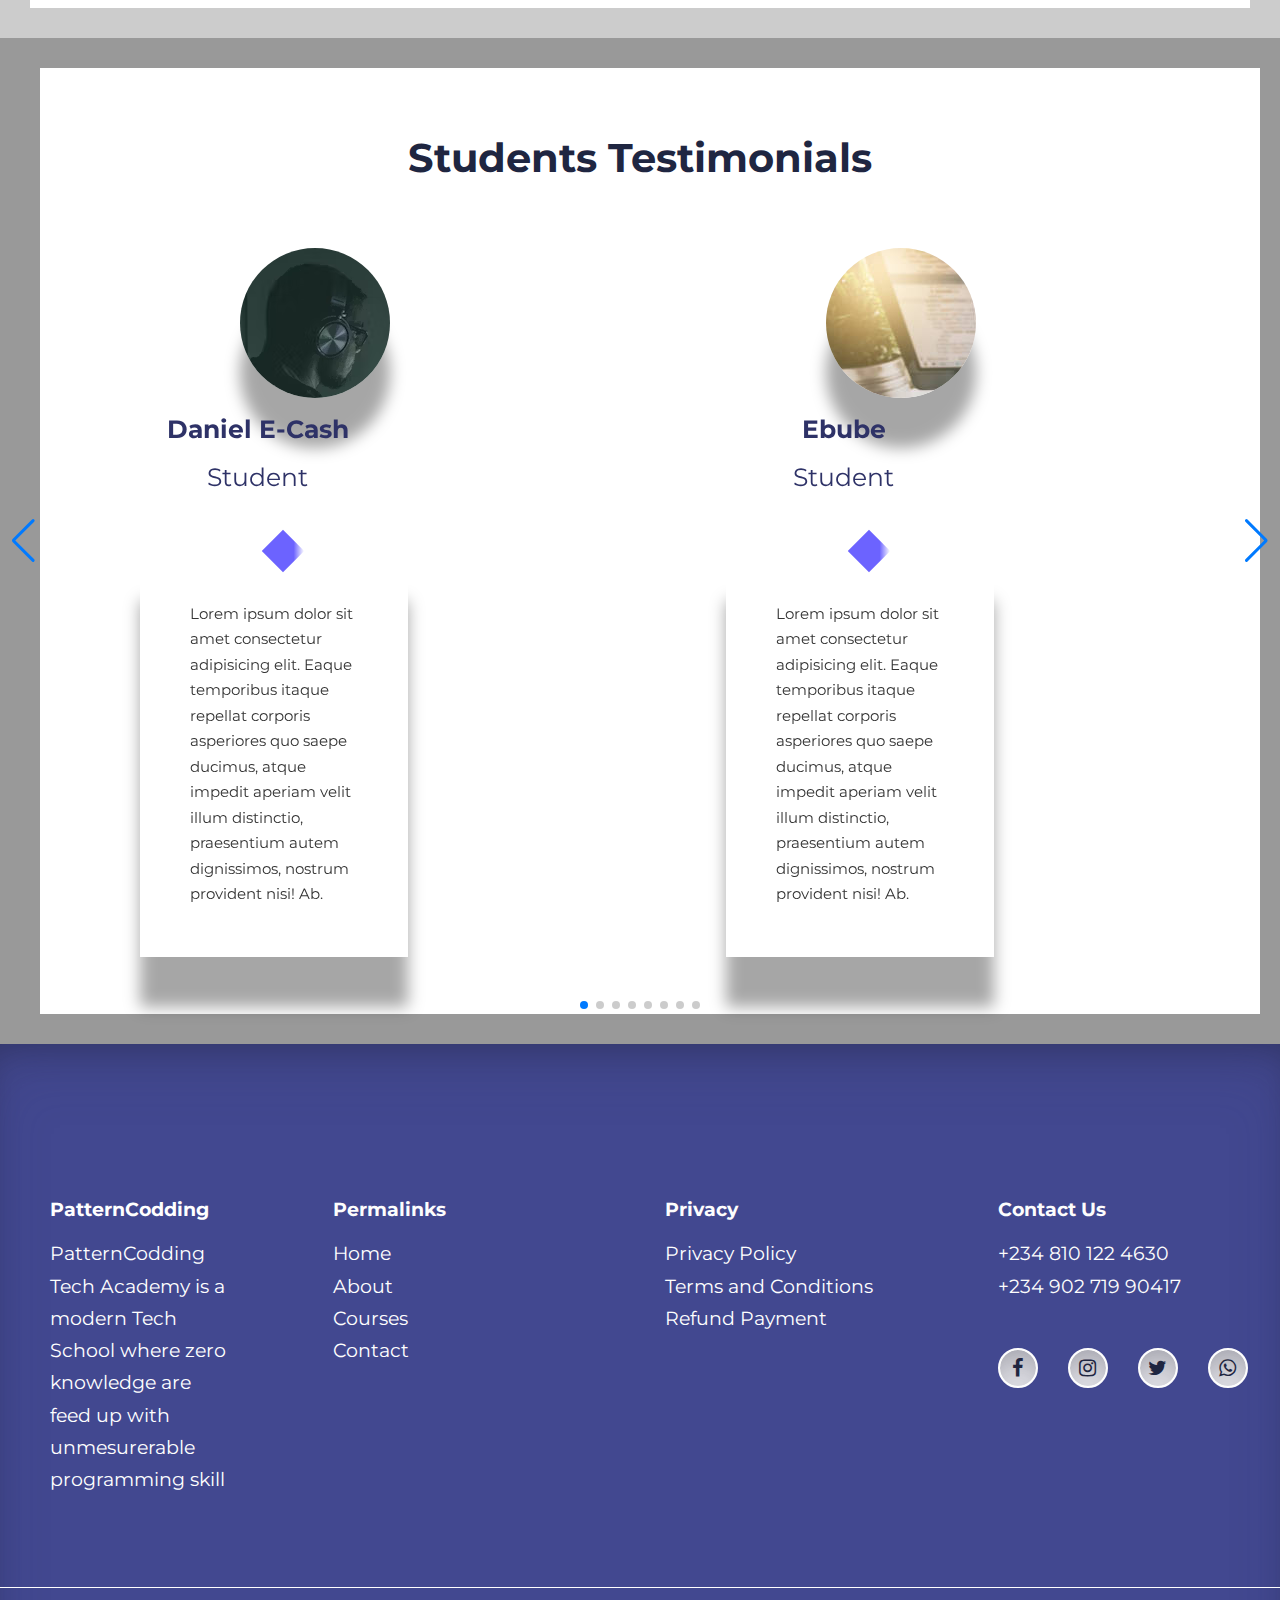
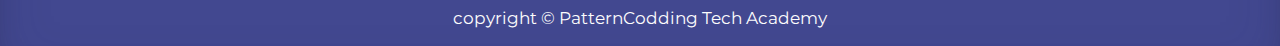
==== commit 44d2e4f7: "Update index.html" ====
--- a/index.html
+++ b/index.html
@@ -91,7 +91,7 @@
     </div>
 
     <div class="home-image">
-        <img src="../images/teaching-edited.png" alt="">
+        <img src="teaching-edited.png" alt="">
     </div>
 </section>
 
@@ -151,7 +151,7 @@
     <div class="services-content container courses-container">
         <article class="services-box">
             <div class="course-image">
-                <img src="images/data (1).jpg" alt="">
+                <img src="data (1).jpg" alt="">
             </div>
            <div class="courses-info">
             <h4>Zero to Hero Data Science</h4>
@@ -164,7 +164,7 @@
         </article>
         <article class="services-box">
             <div class="course-image">
-                <img src="images/ai1.jpg" alt="">
+                <img src="ai1.jpg" alt="">
             </div>
            <div class="courses-info">
             <h4>Zero to Hero Machine Learning</h4>
@@ -177,7 +177,7 @@
         </article>
         <article class="services-box">
             <div class="course-image">
-                <img src="images/design1.jpg" alt="">
+                <img src="design1.jpg" alt="">
             </div>
            <div class="courses-info">
             <h4>Zero to Hero Web Design</h4>
@@ -190,7 +190,7 @@
         </article>
         <article class="services-box">
             <div class="course-image">
-                <img src="images/teach1.jpg" alt="">
+                <img src="teach1.jpg" alt="">
             </div>
            <div class="courses-info">
             <h4>Zero to Hero Web Development</h4>
@@ -203,7 +203,7 @@
         </article>
         <article class="services-box">
             <div class="course-image">
-                <img src="images/python.jpg" alt="">
+                <img src="python.jpg" alt="">
             </div>
            <div class="courses-info">
             <h4>Zero to Hero Python</h4>
@@ -216,7 +216,7 @@
         </article>
         <article class="services-box">
             <div class="course-image">
-                <img src="images/js-react.jpg" alt="">
+                <img src="js-react.jpg" alt="">
             </div>
            <div class="courses-info">
             <h4>Zero to Hero Javascript and react</h4>
@@ -229,7 +229,7 @@
         </article>
         <article class="services-box">
             <div class="course-image">
-                <img src="images/python-web.jpg" alt="">
+                <img src="python-web.jpg" alt="">
             </div>
            <div class="courses-info">
             <h4>Complete Full Stack with python(Django)</h4>
@@ -242,7 +242,7 @@
         </article>
         <article class="services-box">
             <div class="course-image">
-                <img src="images/full-sstack.jpg" alt="">
+                <img src="full-sstack.jpg" alt="">
             </div>
            <div class="courses-info">
             <h4>Complete Full Stack with Javascript(Node)</h4>
@@ -255,7 +255,7 @@
         </article>
         <article class="services-box">
             <div class="course-image">
-                <img src="images/pro3.jpg" alt="">
+                <img src="pro3.jpg" alt="">
             </div>
            <div class="courses-info">
             <h4>Zero to Master Graphic Designs</h4>
@@ -278,7 +278,7 @@
 
         <div class="left-image">
             <div class="image-faq">
-                <img src="images/teach3.jpg" alt="">
+                <img src="teach3.jpg" alt="">
             </div>
         </div>
 
@@ -337,7 +337,7 @@
     <div class="swiper-wrapper">
         <article class="testimonial swiper-slide">
             <div class="avartar">
-                <img src="images/me11.avif" alt="">
+                <img src="me11.avif" alt="">
             </div>
             <div class="testimonial-info">
                 <h5>Daniel E-Cash</h5>
@@ -352,7 +352,7 @@
         </article>
         <article class="testimonial swiper-slide">
             <div class="avartar">
-                <img src="images/me1.jpg" alt="">
+                <img src="me1.jpg" alt="">
             </div>
             <div class="testimonial-info">
                 <h5>Ebube</h5>
@@ -367,7 +367,7 @@
         </article>
         <article class="testimonial swiper-slide">
             <div class="avartar">
-                <img src="images/me3.jpg" alt="">
+                <img src="me3.jpg" alt="">
             </div>
             <div class="testimonial-info">
                 <h5>Daniel China</h5>
@@ -382,7 +382,7 @@
         </article>
         <article class="testimonial swiper-slide">
             <div class="avartar">
-                <img src="images/me4.jpg" alt="">
+                <img src="me4.jpg" alt="">
             </div>
             <div class="testimonial-info">
                 <h5>Ibrahim</h5>
@@ -397,7 +397,7 @@
         </article>
         <article class="testimonial swiper-slide">
             <div class="avartar">
-                <img src="images/me5.jpg" alt="">
+                <img src="me5.jpg" alt="">
             </div>
             <div class="testimonial-info">
                 <h5>Joel</h5>
@@ -412,7 +412,7 @@
         </article>
         <article class="testimonial swiper-slide">
             <div class="avartar">
-                <img src="images/me6.jpg" alt="">
+                <img src="me6.jpg" alt="">
             </div>
             <div class="testimonial-info">
                 <h5>Paul</h5>
@@ -427,7 +427,7 @@
         </article>
         <article class="testimonial swiper-slide">
             <div class="avartar">
-                <img src="images/me8.jpg" alt="">
+                <img src="me8.jpg" alt="">
             </div>
             <div class="testimonial-info">
                 <h5>Emmanuel</h5>
@@ -442,7 +442,7 @@
         </article>
         <article class="testimonial swiper-slide">
             <div class="avartar">
-                <img src="images/me9.jpg" alt="">
+                <img src="me9.jpg" alt="">
             </div>
             <div class="testimonial-info">
                 <h5>Dragon Lord</h5>
@@ -569,4 +569,4 @@
 });
 </script>
 </body>
-</html>+</html>
